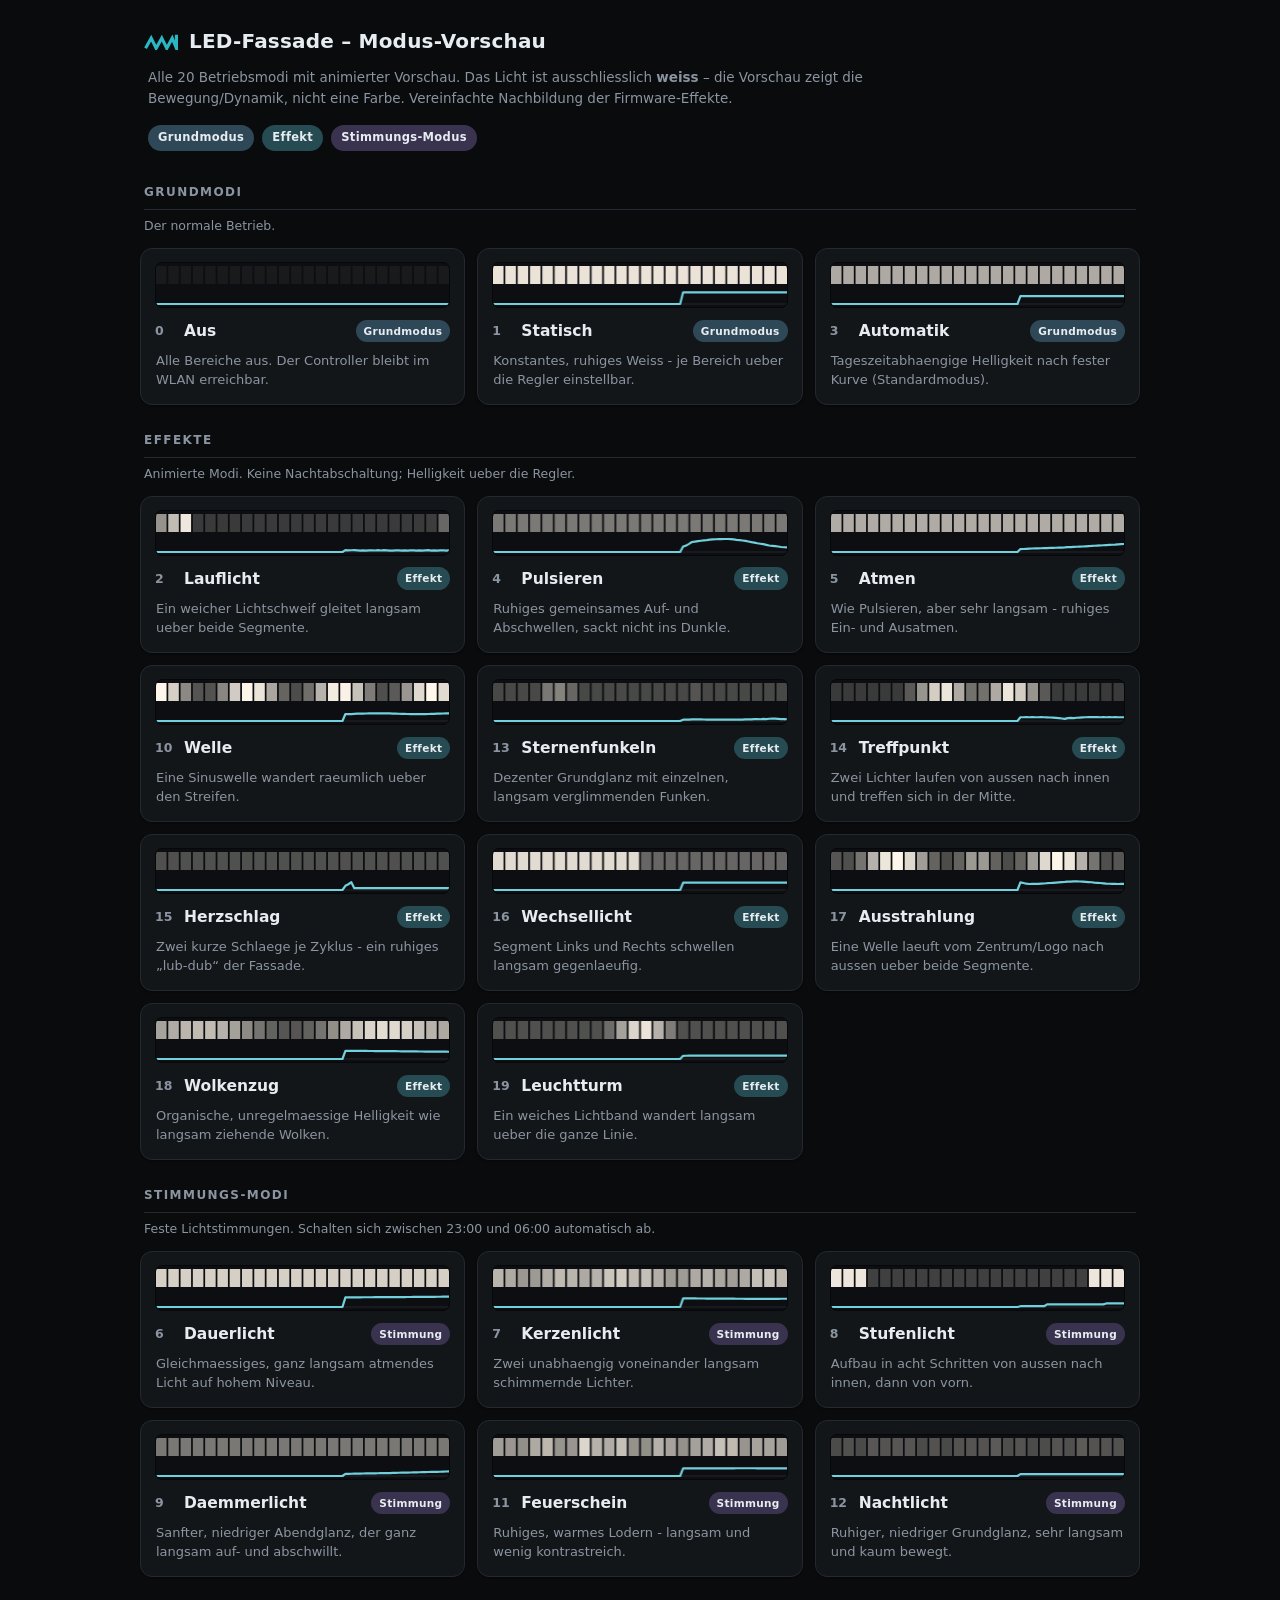
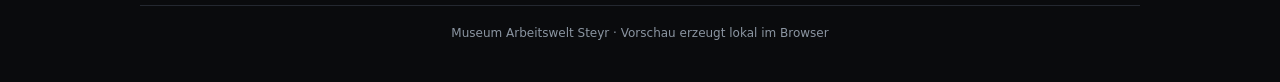
==== modi-vorschau.html @ 3f40a300 "version30 modi-vorschau" ====
<!DOCTYPE html>
<html lang="de">
<head>
<meta charset="UTF-8">
<meta name="viewport" content="width=device-width, initial-scale=1">
<title>LED-Fassade – Modus-Vorschau</title>

<!--
  Eigenstaendige Uebersicht ALLER Betriebsmodi der LED-Fassade mit einer kleinen
  animierten "LED-Leiste" je Modus. Voll self-contained (CSS + JavaScript inline)
  - einfach im Browser oeffnen, laeuft ohne ESP32, ohne Server und ohne weitere
  Dateien.

  Die Fassade leuchtet ausschliesslich WEISS; die Vorschau zeigt also die
  Bewegung/Dynamik eines Modus, nicht eine Farbe. Die Muster sind vereinfachte
  Nachbildungen der render...()-Funktionen der Firmware (src/main.cpp), keine
  exakte Kopie - sie sollen den Charakter eines Modus auf einen Blick zeigen.
-->

<style>
  :root{
    --bg:#0a0b0d;
    --card:#131619;
    --line:#242830;
    --line-strong:#333a44;
    --fg:#e7ecf1;
    --muted:#8b95a1;
    --accent:#2bb6c4;
    --strip:#0c0e11;          /* dunkle "Fassung" der LED-Leiste */
    --chip-grund:#2f4858;
    --chip-effekt:#264b53;
    --chip-stimmung:#3a3350;
  }
  *{box-sizing:border-box}
  html,body{margin:0}
  body{
    background:var(--bg); color:var(--fg);
    font:15px/1.55 system-ui,-apple-system,"Segoe UI",Roboto,sans-serif;
    -webkit-font-smoothing:antialiased;
    padding:0 16px 40px;
  }

  header{max-width:1000px;margin:0 auto;padding:26px 4px 6px}
  .brand{display:flex;align-items:center;gap:11px}
  .brandmark{width:34px;height:17px;flex:none;display:block;color:var(--accent)}
  h1{font-size:20px;margin:0;font-weight:650;letter-spacing:.01em}
  .sub{color:var(--muted);font-size:13.5px;margin:10px 4px 0;max-width:760px}

  .legend{display:flex;flex-wrap:wrap;gap:8px;margin:16px 4px 0}
  .chip{font-size:11.5px;font-weight:650;letter-spacing:.03em;
    padding:4px 10px;border-radius:999px;color:var(--fg)}
  .chip.grund{background:var(--chip-grund)}
  .chip.effekt{background:var(--chip-effekt)}
  .chip.stimmung{background:var(--chip-stimmung)}

  main{max-width:1000px;margin:0 auto}
  section{margin-top:26px}
  section > h2{font-size:12px;color:var(--muted);text-transform:uppercase;
    letter-spacing:.12em;font-weight:700;margin:0 4px 12px;
    border-bottom:1px solid var(--line);padding-bottom:8px}
  .note{color:var(--muted);font-size:12.5px;margin:-6px 4px 12px}

  .grid{display:grid;grid-template-columns:repeat(auto-fill,minmax(280px,1fr));gap:12px}

  .mode{background:var(--card);border:1px solid var(--line);border-radius:12px;
    padding:13px 14px 14px;box-shadow:0 1px 2px rgba(0,0,0,.4)}
  .mode .pv{display:block;width:100%;height:46px;border-radius:7px;
    background:var(--strip);border:1px solid #05070a}
  .mode .row{display:flex;align-items:center;gap:9px;margin-top:11px}
  .mode .num{font-variant-numeric:tabular-nums;color:var(--muted);font-size:12.5px;
    min-width:20px;font-weight:600}
  .mode .name{font-weight:600;font-size:15.5px;flex:1}
  .mode .cat{font-size:10.5px;font-weight:700;letter-spacing:.03em;
    padding:3px 8px;border-radius:999px;color:var(--fg)}
  .mode .cat.grund{background:var(--chip-grund)}
  .mode .cat.effekt{background:var(--chip-effekt)}
  .mode .cat.stimmung{background:var(--chip-stimmung)}
  .mode .desc{color:var(--muted);font-size:13px;margin:8px 1px 0;line-height:1.5}

  footer{max-width:1000px;margin:28px auto 0;color:var(--muted);font-size:12px;
    text-align:center;padding-top:18px;border-top:1px solid var(--line)}
</style>
</head>

<body>

<header>
  <div class="brand">
    <svg class="brandmark" viewBox="36 142 436 214" aria-hidden="true">
      <polyline points="56,336 128,206 192,336 264,206 328,336 398,206 452,336 452,162"
                fill="none" stroke="currentColor" stroke-width="40"
                stroke-linejoin="miter" stroke-miterlimit="10" stroke-linecap="butt"/>
    </svg>
    <h1>LED-Fassade &ndash; Modus-Vorschau</h1>
  </div>
  <p class="sub">Alle 20 Betriebsmodi mit animierter Vorschau. Das Licht ist
  ausschliesslich <b>weiss</b> &ndash; die Vorschau zeigt die Bewegung/Dynamik,
  nicht eine Farbe. Vereinfachte Nachbildung der Firmware-Effekte.</p>
  <div class="legend">
    <span class="chip grund">Grundmodus</span>
    <span class="chip effekt">Effekt</span>
    <span class="chip stimmung">Stimmungs-Modus</span>
  </div>
</header>

<main id="app"></main>

<footer>Museum Arbeitswelt Steyr &middot; Vorschau erzeugt lokal im Browser</footer>

<script>
// ===========================================================================
//  Modus-Katalog
//  Reihenfolge/Namen/Nummern wie in include/config.h (enum OperatingMode).
//  cat: "grund" | "effekt" | "stimmung"
// ===========================================================================
const MODES = [
    { mode:0,  name:"Aus",            cat:"grund",    desc:"Alle Bereiche aus. Der Controller bleibt im WLAN erreichbar." },
    { mode:1,  name:"Statisch",       cat:"grund",    desc:"Konstantes, ruhiges Weiss - je Bereich ueber die Regler einstellbar." },
    { mode:3,  name:"Automatik",      cat:"grund",    desc:"Tageszeitabhaengige Helligkeit nach fester Kurve (Standardmodus)." },

    { mode:2,  name:"Lauflicht",      cat:"effekt",   desc:"Ein weicher Lichtschweif gleitet langsam ueber beide Segmente." },
    { mode:4,  name:"Pulsieren",      cat:"effekt",   desc:"Ruhiges gemeinsames Auf- und Abschwellen, sackt nicht ins Dunkle." },
    { mode:5,  name:"Atmen",          cat:"effekt",   desc:"Wie Pulsieren, aber sehr langsam - ruhiges Ein- und Ausatmen." },
    { mode:10, name:"Welle",          cat:"effekt",   desc:"Eine Sinuswelle wandert raeumlich ueber den Streifen." },
    { mode:13, name:"Sternenfunkeln", cat:"effekt",   desc:"Dezenter Grundglanz mit einzelnen, langsam verglimmenden Funken." },
    { mode:14, name:"Treffpunkt",     cat:"effekt",   desc:"Zwei Lichter laufen von aussen nach innen und treffen sich in der Mitte." },
    { mode:15, name:"Herzschlag",     cat:"effekt",   desc:"Zwei kurze Schlaege je Zyklus - ein ruhiges „lub-dub“ der Fassade." },
    { mode:16, name:"Wechsellicht",   cat:"effekt",   desc:"Segment Links und Rechts schwellen langsam gegenlaeufig." },
    { mode:17, name:"Ausstrahlung",   cat:"effekt",   desc:"Eine Welle laeuft vom Zentrum/Logo nach aussen ueber beide Segmente." },
    { mode:18, name:"Wolkenzug",      cat:"effekt",   desc:"Organische, unregelmaessige Helligkeit wie langsam ziehende Wolken." },
    { mode:19, name:"Leuchtturm",     cat:"effekt",   desc:"Ein weiches Lichtband wandert langsam ueber die ganze Linie." },

    { mode:6,  name:"Dauerlicht",     cat:"stimmung", desc:"Gleichmaessiges, ganz langsam atmendes Licht auf hohem Niveau." },
    { mode:7,  name:"Kerzenlicht",    cat:"stimmung", desc:"Zwei unabhaengig voneinander langsam schimmernde Lichter." },
    { mode:8,  name:"Stufenlicht",    cat:"stimmung", desc:"Aufbau in acht Schritten von aussen nach innen, dann von vorn." },
    { mode:9,  name:"Daemmerlicht",   cat:"stimmung", desc:"Sanfter, niedriger Abendglanz, der ganz langsam auf- und abschwillt." },
    { mode:11, name:"Feuerschein",    cat:"stimmung", desc:"Ruhiges, warmes Lodern - langsam und wenig kontrastreich." },
    { mode:12, name:"Nachtlicht",     cat:"stimmung", desc:"Ruhiger, niedriger Grundglanz, sehr langsam und kaum bewegt." }
];

const CAT_LABEL = { grund:"Grundmodus", effekt:"Effekt", stimmung:"Stimmung" };

const PV_CELLS = 24;     // LED-Punkte je Vorschau-Leiste
const PV_HIST  = 100;    // Laenge der Wellenform-Spur (Samples ueber die Zeit)
let previews = [];       // je Karte: { mode, canvas, ctx, spark[], hist[] }
let pvLast = 0;
let pvResizeAt = 0;

// --- Seite aufbauen: je Modus eine Karte mit Vorschau-Leiste --------------

// Baut die drei Abschnitte (Grundmodi, Effekte, Stimmungs-Modi) mit Karten.
function buildPage()
{
    let app = document.getElementById("app");

    let groups = [
        { cat:"grund",    title:"Grundmodi",       note:"Der normale Betrieb." },
        { cat:"effekt",   title:"Effekte",         note:"Animierte Modi. Keine Nachtabschaltung; Helligkeit ueber die Regler." },
        { cat:"stimmung", title:"Stimmungs-Modi",  note:"Feste Lichtstimmungen. Schalten sich zwischen 23:00 und 06:00 automatisch ab." }
    ];

    for(let g = 0; g < groups.length; g++)
    {
        let section = document.createElement("section");

        let h2 = document.createElement("h2");
        h2.textContent = groups[g].title;
        section.appendChild(h2);

        let note = document.createElement("p");
        note.className = "note";
        note.textContent = groups[g].note;
        section.appendChild(note);

        let grid = document.createElement("div");
        grid.className = "grid";

        for(let i = 0; i < MODES.length; i++)
        {
            if(MODES[i].cat !== groups[g].cat) continue;
            grid.appendChild(buildCard(MODES[i]));
        }

        section.appendChild(grid);
        app.appendChild(section);
    }

    resizePreviews();
    requestAnimationFrame(pvFrame);
}

// Baut eine einzelne Modus-Karte (Vorschau-Leiste + Nummer, Name, Art, Text).
function buildCard(m)
{
    let card = document.createElement("div");
    card.className = "mode";

    let canvas = document.createElement("canvas");
    canvas.className = "pv";
    card.appendChild(canvas);

    let row = document.createElement("div");
    row.className = "row";

    let num = document.createElement("span");
    num.className = "num";
    num.textContent = m.mode;

    let name = document.createElement("span");
    name.className = "name";
    name.textContent = m.name;

    let cat = document.createElement("span");
    cat.className = "cat " + m.cat;
    cat.textContent = CAT_LABEL[m.cat];

    row.appendChild(num);
    row.appendChild(name);
    row.appendChild(cat);
    card.appendChild(row);

    let desc = document.createElement("p");
    desc.className = "desc";
    desc.textContent = m.desc;
    card.appendChild(desc);

    // Funken-Zustand fuer Sternenfunkeln (je Punkt ein Wert).
    let spark = [];
    for(let k = 0; k < PV_CELLS; k++) spark.push(0);

    // Verlauf der Gesamthelligkeit fuer die Wellenform-Spur.
    let hist = [];
    for(let k = 0; k < PV_HIST; k++) hist.push(0);

    previews.push({ mode:m.mode, canvas:canvas, ctx:canvas.getContext("2d"), spark:spark, hist:hist });

    return card;
}

// --- Vorschau-Engine -------------------------------------------------------

// Passt die Canvas-Aufloesung an die reale Anzeigegroesse an (scharfe Punkte).
// Idempotent: setzt die Groesse nur bei echter Aenderung (kein Flackern).
function resizePreviews()
{
    let dpr = window.devicePixelRatio || 1;
    for(let i = 0; i < previews.length; i++)
    {
        let c = previews[i].canvas;
        let w = Math.round((c.clientWidth || 260) * dpr);
        let h = Math.round((c.clientHeight || 34) * dpr);
        if(c.width !== w || c.height !== h)
        {
            c.width = w;
            c.height = h;
        }
    }
}

// Weiche Schwingung 0..1 mit der Periode periodMs.
function pvOsc(t, periodMs)
{
    return 0.5 - 0.5 * Math.cos(2 * Math.PI * ((t % periodMs) / periodMs));
}

// Weiches Rausch-Signal 0..1 (fuer Kerze/Feuer/Wolken - ohne echtes Perlin).
function pvNoise(x, t)
{
    let a = Math.sin(x * 1.7 + t * 0.0021);
    let b = Math.sin(x * 0.9 - t * 0.0013 + 2.0);
    return 0.5 + 0.5 * a * b;
}

// Dreiecks-"Schlag" 0..peak fuer den Herzschlag (0 ausserhalb der Breite).
function pvBump(t, center, width, peak)
{
    let d = Math.abs(t - center);
    if(d >= width) return 0;
    return peak * (1 - d / width);
}

// Berechnet die Helligkeit (0..1) je LED-Punkt fuer einen Modus zum Zeitpunkt t.
function pvValues(p, t)
{
    let N = PV_CELLS;
    let half = N / 2;
    let v = [];
    let i;
    for(i = 0; i < N; i++) v.push(0);

    switch(p.mode)
    {
        case 0:   // Aus - komplett dunkel (flache Nulllinie)
            break;

        case 1:   // Statisch - konstant hell, keine Bewegung (flache Linie oben)
            for(i = 0; i < N; i++) v[i] = 0.90;
            break;

        case 3:   // Automatik - ruhiger, mittlerer Dauerwert (zeitgesteuert)
            for(i = 0; i < N; i++) v[i] = 0.60 + 0.06 * pvOsc(t, 14000);
            break;

        case 4:   // Pulsieren - deutlicher, zuegiger Puls der ganzen Flaeche
        {
            let lv = 0.35 + 0.65 * pvOsc(t, 1900);
            for(i = 0; i < N; i++) v[i] = lv;
            break;
        }

        case 5:   // Atmen - sehr langsames, weites Ein-/Ausatmen
        {
            let lv = 0.22 + 0.73 * pvOsc(t, 7000);
            for(i = 0; i < N; i++) v[i] = lv;
            break;
        }

        case 6:   // Dauerlicht - hoch, langsam und flach atmend
        {
            let lv = 0.74 + 0.16 * pvOsc(t, 9000);
            for(i = 0; i < N; i++) v[i] = lv;
            break;
        }

        case 9:   // Daemmerlicht - niedriger Abendglanz, langsam schwellend
        {
            let lv = 0.16 + 0.28 * pvOsc(t, 6000);
            for(i = 0; i < N; i++) v[i] = lv;
            break;
        }

        case 2:   // Lauflicht - heller Kopf mit ausklingendem Schweif
        {
            let pos = (t / 70) % N;
            for(i = 0; i < N; i++)
            {
                let d = (pos - i + N) % N;
                v[i] = Math.max(0.03, 1 - d * 0.22);
            }
            break;
        }

        case 14:  // Treffpunkt - zwei Koepfe laufen zur Mitte
        {
            let pos = (t / 85) % (half + 1);
            let lp = pos;
            let rp = (N - 1) - pos;
            for(i = 0; i < N; i++)
            {
                let d = Math.min(Math.abs(i - lp), Math.abs(i - rp));
                v[i] = Math.max(0.03, 1 - d * 0.30);
            }
            break;
        }

        case 10:  // Welle - mehrere raeumliche Wellen wandern (starker Kontrast)
            for(i = 0; i < N; i++)
                v[i] = 0.12 + 0.88 * (0.5 + 0.5 * Math.sin(i * 0.85 - t / 170));
            break;

        case 17:  // Ausstrahlung - symmetrische Welle aus der Mitte nach aussen
        {
            let c = (N - 1) / 2;
            for(i = 0; i < N; i++)
            {
                let d = Math.abs(i - c);
                v[i] = 0.12 + 0.88 * (0.5 + 0.5 * Math.sin(d * 0.75 - t / 190));
            }
            break;
        }

        case 16:  // Wechsellicht - Links/Rechts stark gegenlaeufig
        {
            let a = 0.12 + 0.88 * pvOsc(t, 5000);
            let b = 0.12 + 0.88 * (1 - pvOsc(t, 5000));
            for(i = 0; i < N; i++) v[i] = (i < half) ? a : b;
            break;
        }

        case 7:   // Kerzenlicht - zwei Haelften schimmern sanft und unabhaengig
            for(i = 0; i < N; i++)
            {
                let seed = (i < half) ? 0 : 40;
                v[i] = 0.50 + 0.28 * pvNoise(i * 0.5 + seed, t * 0.7);
            }
            break;

        case 11:  // Feuerschein - turbulentes, warmes Lodern (staerker bewegt)
            for(i = 0; i < N; i++)
            {
                let f = pvNoise(i * 1.6 + 5, t * 2.0) * pvNoise(i * 0.7 + 12, t * 1.1);
                v[i] = 0.45 + 0.55 * f;
            }
            break;

        case 12:  // Nachtlicht - sehr niedriger, ruhiger Grundglanz
            for(i = 0; i < N; i++) v[i] = 0.10 + 0.10 * pvNoise(i + 9, t * 0.6);
            break;

        case 18:  // Wolkenzug - grossflaechige, organische Helligkeitsinseln
            for(i = 0; i < N; i++)
            {
                let n = 0.5 + 0.5 * Math.sin(i * 0.35 - t * 0.0011) * Math.sin(i * 0.13 + t * 0.0006 + 2);
                v[i] = 0.15 + 0.85 * n;
            }
            break;

        case 8:   // Stufenlicht - Aufbau in acht Schritten von aussen nach innen
        {
            let cycle = 7000;
            let ph = (t % cycle) / cycle;
            let steps = Math.min(8, Math.floor(ph * 9));
            let lit = Math.round(steps / 8 * half);
            for(i = 0; i < N; i++)
            {
                let fromOuter = (i < half) ? i : (N - 1 - i);
                v[i] = (fromOuter < lit) ? 0.92 : 0.06;
            }
            break;
        }

        case 15:  // Herzschlag - kraeftiger Doppelschlag auf niedrigem Grund
        {
            let tt = t % 2000;
            let b1 = pvBump(tt, 110, 150, 1.0);
            let b2 = pvBump(tt, 380, 190, 0.8);
            let lv = Math.max(0.14, Math.max(b1, b2));
            for(i = 0; i < N; i++) v[i] = lv;
            break;
        }

        case 19:  // Leuchtturm - ein helles Band wandert ueber niedrigem Grund
        {
            let period = 3800;
            let pos = ((t % period) / period) * N;
            let width = 3.2;
            let floor = 0.14;
            for(i = 0; i < N; i++)
            {
                let d = Math.abs(i - pos);
                let lv = floor;
                if(d < width) lv = floor + (1 - floor) * (width - d) / width;
                v[i] = lv;
            }
            break;
        }

        case 13:  // Sternenfunkeln - dunkler Grund mit hellen, verglimmenden Funken
        {
            for(i = 0; i < N; i++)
            {
                p.spark[i] *= 0.86;
                if(p.spark[i] < 0.10) p.spark[i] = 0.10;
                v[i] = p.spark[i];
            }
            if(Math.random() < 0.22) p.spark[Math.floor(Math.random() * N)] = 1.0;
            break;
        }

        default:
            for(i = 0; i < N; i++) v[i] = 0.6;
            break;
    }

    return v;
}

// Zeichnet eine Vorschau: oben die raeumliche LED-Leiste (warmweisse Punkte auf
// dunkler Fassung), unten die Wellenform-Spur der Gesamthelligkeit ueber die Zeit.
// So bekommt jeder Modus einen eindeutigen "Fingerabdruck" - raeumliche Modi
// zeigen ihn oben, zeitliche (Pulsieren, Herzschlag, Stufenlicht ...) unten.
function pvDraw(p, vals)
{
    let ctx = p.ctx;
    let w = p.canvas.width;
    let h = p.canvas.height;
    let N = vals.length;

    ctx.clearRect(0, 0, w, h);

    // Aufteilung: oben LED-Leiste, unten Wellenform-Spur.
    let stripH   = Math.round(h * 0.55);
    let traceTop = Math.round(h * 0.64);
    let traceH   = h - traceTop - Math.round(h * 0.06);
    let baseY    = traceTop + traceH;

    // --- LED-Leiste (raeumlich) ---
    let gap = Math.max(1, w * 0.006);
    let cw = (w - (N - 1) * gap) / N;
    let pad = Math.round(stripH * 0.12);

    for(let i = 0; i < N; i++)
    {
        let val = vals[i];
        if(val < 0) val = 0;
        if(val > 1) val = 1;

        let x = i * (cw + gap);

        // dunkle Fassung (immer sichtbar)
        ctx.fillStyle = "rgba(255,245,230,0.05)";
        ctx.fillRect(x, pad, cw, stripH - 2 * pad);

        // leuchtender Punkt
        if(val > 0.02)
        {
            ctx.fillStyle = "rgba(255,247,235," + (0.12 + 0.88 * val) + ")";
            ctx.fillRect(x, pad, cw, stripH - 2 * pad);
        }
    }

    // --- Wellenform-Spur (Gesamthelligkeit ueber die Zeit) ---
    let hist = p.hist;
    let L = hist.length;

    // Grundlinie
    ctx.strokeStyle = "rgba(255,255,255,0.10)";
    ctx.lineWidth = Math.max(1, h * 0.018);
    ctx.beginPath();
    ctx.moveTo(0, baseY);
    ctx.lineTo(w, baseY);
    ctx.stroke();

    // Verlaufslinie (aelteste Werte links, neueste rechts)
    ctx.strokeStyle = "rgba(120,220,232,0.95)";
    ctx.lineWidth = Math.max(1.5, h * 0.05);
    ctx.lineJoin = "round";
    ctx.lineCap = "round";
    ctx.beginPath();
    for(let i = 0; i < L; i++)
    {
        let x = (L > 1) ? (i / (L - 1)) * w : 0;
        let val = hist[i];
        if(val < 0) val = 0;
        if(val > 1) val = 1;
        let y = baseY - val * traceH;
        if(i === 0) ctx.moveTo(x, y);
        else ctx.lineTo(x, y);
    }
    ctx.stroke();
}

// Eine Animationsschleife fuer ALLE Vorschauen. ~30 fps; im Hintergrund (Tab
// nicht sichtbar) wird nicht gezeichnet, um Akku zu sparen.
function pvFrame(now)
{
    requestAnimationFrame(pvFrame);

    if(document.hidden) return;

    if(now - pvResizeAt > 500)
    {
        pvResizeAt = now;
        resizePreviews();
    }

    if(now - pvLast < 33) return;
    pvLast = now;

    for(let i = 0; i < previews.length; i++)
    {
        let p = previews[i];
        let vals = pvValues(p, now);

        // Gesamthelligkeit dieses Frames in die Wellenform-Spur schieben.
        let sum = 0;
        for(let k = 0; k < vals.length; k++) sum += vals[k];
        p.hist.push(sum / vals.length);
        if(p.hist.length > PV_HIST) p.hist.shift();

        pvDraw(p, vals);
    }
}

window.addEventListener("resize", resizePreviews);
window.addEventListener("load", buildPage);
</script>

</body>
</html>
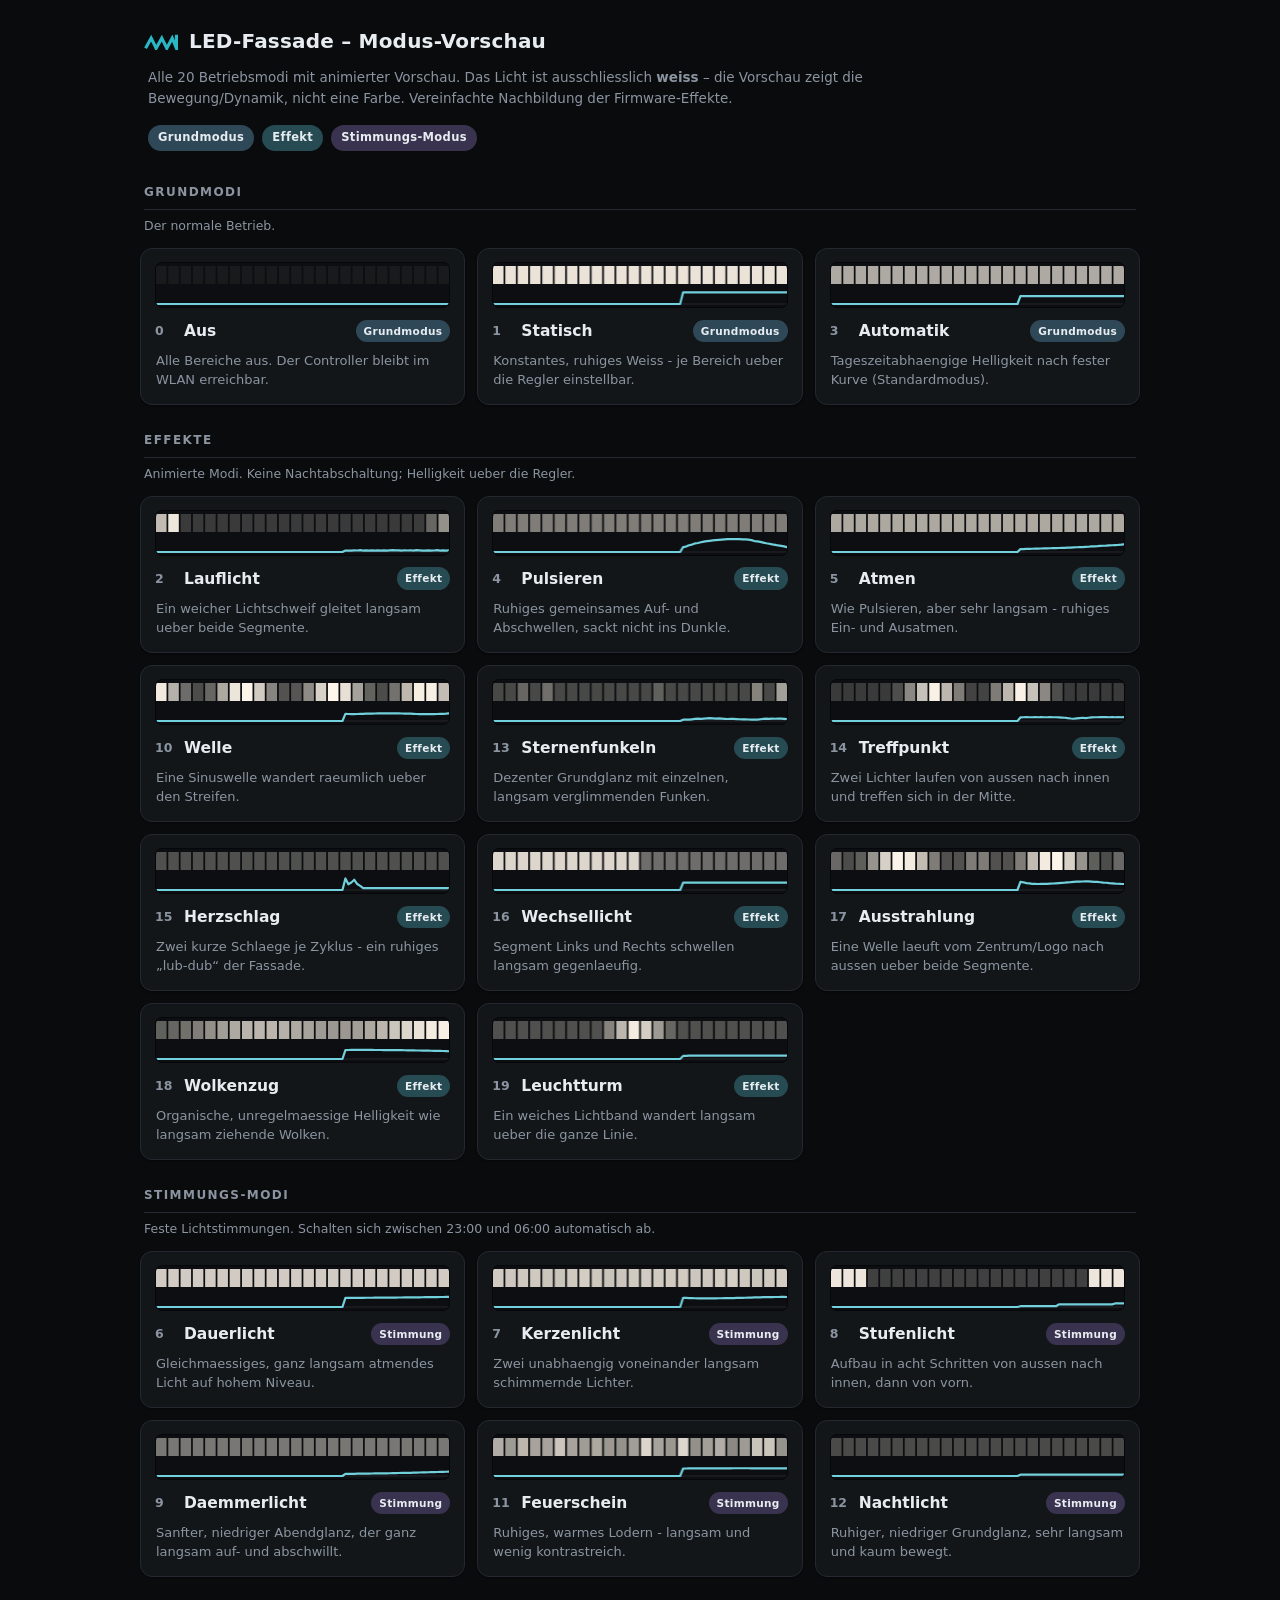
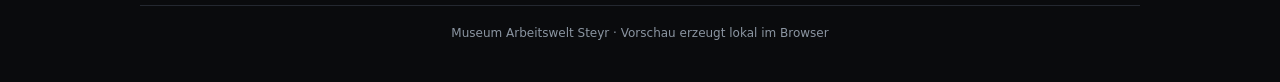
==== commit 2d348e60: "version31 modi-vorschau2" ====
--- a/modi-vorschau.html
+++ b/modi-vorschau.html
@@ -315,9 +315,9 @@
             break;
         }
 
-        case 6:   // Dauerlicht - hoch, langsam und flach atmend
-        {
-            let lv = 0.74 + 0.16 * pvOsc(t, 9000);
+        case 6:   // Dauerlicht - hoch, mit deutlich sichtbarem ruhigem Atmen
+        {
+            let lv = 0.70 + 0.20 * pvOsc(t, 8000);
             for(i = 0; i < N; i++) v[i] = lv;
             break;
         }
@@ -377,31 +377,39 @@
             break;
         }
 
-        case 7:   // Kerzenlicht - zwei Haelften schimmern sanft und unabhaengig
-            for(i = 0; i < N; i++)
-            {
-                let seed = (i < half) ? 0 : 40;
-                v[i] = 0.50 + 0.28 * pvNoise(i * 0.5 + seed, t * 0.7);
-            }
-            break;
-
-        case 11:  // Feuerschein - turbulentes, warmes Lodern (staerker bewegt)
-            for(i = 0; i < N; i++)
-            {
-                let f = pvNoise(i * 1.6 + 5, t * 2.0) * pvNoise(i * 0.7 + 12, t * 1.1);
-                v[i] = 0.45 + 0.55 * f;
-            }
-            break;
-
-        case 12:  // Nachtlicht - sehr niedriger, ruhiger Grundglanz
-            for(i = 0; i < N; i++) v[i] = 0.10 + 0.10 * pvNoise(i + 9, t * 0.6);
-            break;
-
-        case 18:  // Wolkenzug - grossflaechige, organische Helligkeitsinseln
-            for(i = 0; i < N; i++)
-            {
-                let n = 0.5 + 0.5 * Math.sin(i * 0.35 - t * 0.0011) * Math.sin(i * 0.13 + t * 0.0006 + 2);
-                v[i] = 0.15 + 0.85 * n;
+        case 7:   // Kerzenlicht - zwei Flammen (Haelften) schimmern als Bloecke
+        {
+            let flameL = 0.52 + 0.30 * pvNoise(3,  t * 0.9);
+            let flameR = 0.52 + 0.30 * pvNoise(60, t * 0.9);
+            for(i = 0; i < N; i++)
+            {
+                let base = (i < half) ? flameL : flameR;
+                v[i] = base + 0.06 * pvNoise(i * 2.0, t * 1.6);   // leichtes Zittern
+            }
+            break;
+        }
+
+        case 11:  // Feuerschein - turbulentes Lodern mit einzelnen hellen Zungen
+            for(i = 0; i < N; i++)
+            {
+                let turb  = pvNoise(i * 1.9 + 5, t * 2.6) * pvNoise(i * 0.8 + 12, t * 1.5);
+                let flare = Math.pow(pvNoise(i * 3.1 + 20, t * 3.0), 3);
+                v[i] = 0.40 + 0.45 * turb + 0.35 * flare;
+            }
+            break;
+
+        case 12:  // Nachtlicht - gleichmaessiger, sehr niedriger Grundglanz (glatt)
+        {
+            let lv = 0.10 + 0.06 * pvOsc(t, 11000);
+            for(i = 0; i < N; i++) v[i] = lv;
+            break;
+        }
+
+        case 18:  // Wolkenzug - grosse, weiche Helligkeitsinseln ziehen langsam
+            for(i = 0; i < N; i++)
+            {
+                let n = 0.5 + 0.5 * Math.sin(i * 0.28 - t * 0.0009) * Math.sin(i * 0.10 + t * 0.0004 + 1.3);
+                v[i] = 0.18 + 0.82 * n;
             }
             break;
 
